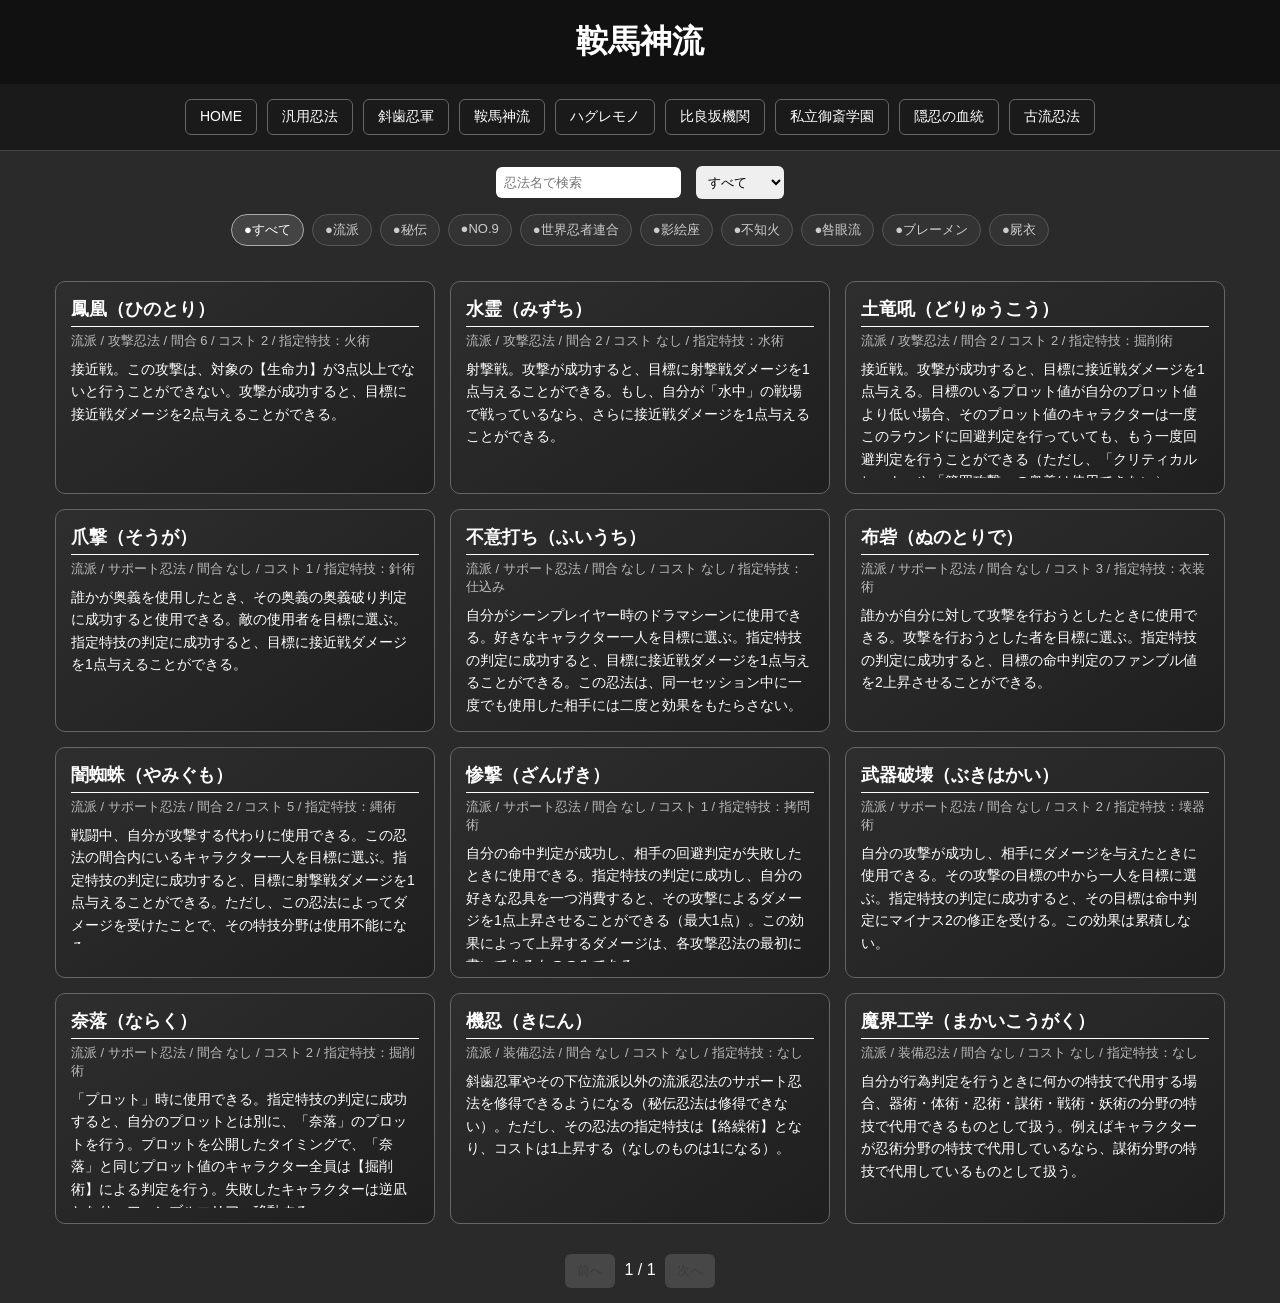
==== hagure.html @ cf10f96e "Add hagure.html for Shinobigami strategy guide" ====
<!DOCTYPE html>
<html lang="ja">
<head>
<meta charset="UTF-8">
<title>シノビガミ徹底攻略-ハグレモノ</title>

<style>
body {
  margin: 0;
  font-family: sans-serif;
  background: #2a2a2a;
  color: #fff;
}

/* タイトル */
h1 {
  text-align: center;
  padding: 20px 0;
  margin: 0;
  background: #111;
}
.container h2 {
    text-align: center;
    background-color: #1f1f1f;
    padding: 10px;
    border: 1px solid;
    border-radius: 10px;
}
/* ===== メニュー ===== */
.menu {
  display: flex;
  justify-content: center;
  overflow-x: auto;
  gap: 10px;
  padding: 15px 0;
  background: #1a1a1a;
  border-bottom: 1px solid #444;
}

/* メニューアイテム（枠線だけ） */
.menu-item {
  flex: 0 0 auto;
  padding: 8px 14px;
  border-radius: 6px;
  cursor: pointer;
  white-space: nowrap;
  font-size: 14px;
  border: 1px solid #666;
  background: transparent;
  transition: 0.2s;
}

/* ホバー */
.menu-item:hover {
  border-color: #aaa;
  background: #333;
}

/* ===== コンテンツ ===== */
.container {
  max-width: 1200px;
  margin: auto;
}

.controls {
  padding: 10px;
  text-align: center;
}

input, select {
  padding: 8px;
  margin: 5px;
  border-radius: 6px;
  border: none;
}

/* ===== 追加：サブメニューのスタイル ===== */
.submenu {
  display: flex;
  justify-content: center;
  flex-wrap: wrap;
  gap: 8px;
  padding: 10px 0;
}

.sub-item {
  padding: 6px 12px;
  border-radius: 20px;
  cursor: pointer;
  font-size: 13px;
  border: 1px solid #555;
  background: #333;
  color: #ccc;
  transition: 0.2s;
}

.sub-item:hover, .sub-item.active {
  border-color: #aaa;
  background: #444;
  color: #fff;
}

/* グリッド */
.grid {
  display: grid;
  grid-template-columns: repeat(3, 1fr);
  gap: 15px;
  padding: 15px;
}

@media (max-width: 768px) {
  .grid {
    grid-template-columns: 1fr;
  }
}

/* 一覧カード */
.card {
  min-height: 180px;
  overflow: hidden;
  padding: 15px;
  border-radius: 10px;
  background: linear-gradient(145deg, #2e2e2e, #1f1f1f);
  border: 1px solid #666;
  transition: 0.2s;
}

/* テキスト */
.title {
  font-weight: bold;
  margin-bottom: 5px;
  font-size: 1.1em;
  border-bottom: 1px solid;
  padding-bottom: 5px;
}

.meta {
  font-size: 13px;
  color: #bbb;
  margin-bottom: 8px;
}

.desc {
  font-size: 14px;
  line-height: 1.6;
  max-height: 120px;
  overflow: auto;
}

/* ページネーション */
.pagination {
  text-align: center;
  padding: 10px;
}

button {
  padding: 8px 12px;
  margin: 5px;
  border: none;
  border-radius: 6px;
  cursor: pointer;
}

button:disabled {
  opacity: 0.5;
  cursor: not-allowed;
}
</style>
</head>

<body>

<h1>鞍馬神流</h1>

<div class="menu">
  <div class="menu-item general" onclick="location.href='index.html'">HOME</div>
  <div class="menu-item general" onclick="location.href='hanyou.html'">汎用忍法</div>
  <div class="menu-item hasuba" onclick="location.href='hasuba.html'">斜歯忍軍</div>
  <div class="menu-item kurama" onclick="location.href='kurama.html'">鞍馬神流</div>
  <div class="menu-item hagure" onclick="location.href='hagure.html'">ハグレモノ</div>
  <div class="menu-item hirasaka" onclick="location.href='hirasaka.html'">比良坂機関</div>
  <div class="menu-item gakuen" onclick="location.href='gakuen.html'">私立御斎学園</div>
  <div class="menu-item kettou" onclick="location.href='kettou.html'">隠忍の血統</div>
  <div class="menu-item koryu" onclick="location.href='koryu.html'">古流忍法</div>
</div>

<div class="container">

<div class="controls">
  <input type="text" id="search" placeholder="忍法名で検索">
  <select id="filter">
    <option value="">すべて</option>
    <option value="攻撃">攻撃</option>
    <option value="サポート">サポート</option>
    <option value="装備">装備</option>
  </select>
  
  <div class="submenu">
    <div class="sub-item active" onclick="setSubCategory(this, '')">●すべて</div>
    <div class="sub-item" onclick="setSubCategory(this, '流派')">●流派</div>
    <div class="sub-item" onclick="setSubCategory(this, '秘伝')">●秘伝</div>
    <div class="sub-item" onclick="setSubCategory(this, 'NO.9')">●NO.9</div>
    <div class="sub-item" onclick="setSubCategory(this, '世界忍者連合')">●世界忍者連合</div>
    <div class="sub-item" onclick="setSubCategory(this, '影絵座')">●影絵座</div>
    <div class="sub-item" onclick="setSubCategory(this, '不知火')">●不知火</div>
    <div class="sub-item" onclick="setSubCategory(this, '咎眼流')">●咎眼流</div>
    <div class="sub-item" onclick="setSubCategory(this, 'ブレーメン')">●ブレーメン</div>
    <div class="sub-item" onclick="setSubCategory(this, '屍衣')">●屍衣</div>
  </div>
</div>

<div class="grid" id="grid"></div>

<div class="pagination">
  <button id="prev">前へ</button>
  <span id="pageInfo"></span>
  <button id="next">次へ</button>
</div>

</div>

<script>
const ITEMS_PER_PAGE = 12;
let currentPage = 1;
let currentSubCategory = ''; // 追加：選択中のサブメニュー属性

const data = [
{
    name:"鳳凰（ひのとり）",
    type:"攻撃忍法",
    category:"流派",
    meta:"間合 6 / コスト 2 / 指定特技：火術",
    desc:"接近戦。この攻撃は、対象の【生命力】が3点以上でないと行うことができない。攻撃が成功すると、目標に接近戦ダメージを2点与えることができる。"
},
{
    name:"水霊（みずち）",
    type:"攻撃忍法",
    category:"流派",
    meta:"間合 2 / コスト なし / 指定特技：水術",
    desc:"射撃戦。攻撃が成功すると、目標に射撃戦ダメージを1点与えることができる。もし、自分が「水中」の戦場で戦っているなら、さらに接近戦ダメージを1点与えることができる。"
},
{
    name:"土竜吼（どりゅうこう）",
    type:"攻撃忍法",
    category:"流派",
    meta:"間合 2 / コスト 2 / 指定特技：掘削術",
    desc:"接近戦。攻撃が成功すると、目標に接近戦ダメージを1点与える。目標のいるプロット値が自分のプロット値より低い場合、そのプロット値のキャラクターは一度このラウンドに回避判定を行っていても、もう一度回避判定を行うことができる（ただし、「クリティカルヒット」や「範囲攻撃」の奥義は使用できない）。"
},
{
    name:"爪撃（そうが）",
    type:"サポート忍法",
    category:"流派",
    meta:"間合 なし / コスト 1 / 指定特技：針術",
    desc:"誰かが奥義を使用したとき、その奥義の奥義破り判定に成功すると使用できる。敵の使用者を目標に選ぶ。指定特技の判定に成功すると、目標に接近戦ダメージを1点与えることができる。"
},
{
    name:"不意打ち（ふいうち）",
    type:"サポート忍法",
    category:"流派",
    meta:"間合 なし / コスト なし / 指定特技：仕込み",
    desc:"自分がシーンプレイヤー時のドラマシーンに使用できる。好きなキャラクター一人を目標に選ぶ。指定特技の判定に成功すると、目標に接近戦ダメージを1点与えることができる。この忍法は、同一セッション中に一度でも使用した相手には二度と効果をもたらさない。"
},
{
    name:"布砦（ぬのとりで）",
    type:"サポート忍法",
    category:"流派",
    meta:"間合 なし / コスト 3 / 指定特技：衣装術",
    desc:"誰かが自分に対して攻撃を行おうとしたときに使用できる。攻撃を行おうとした者を目標に選ぶ。指定特技の判定に成功すると、目標の命中判定のファンブル値を2上昇させることができる。"
},
{
    name:"闇蜘蛛（やみぐも）",
    type:"サポート忍法",
    category:"流派",
    meta:"間合 2 / コスト 5 / 指定特技：縄術",
    desc:"戦闘中、自分が攻撃する代わりに使用できる。この忍法の間合内にいるキャラクター一人を目標に選ぶ。指定特技の判定に成功すると、目標に射撃戦ダメージを1点与えることができる。ただし、この忍法によってダメージを受けたことで、その特技分野は使用不能になる。"
},
{
    name:"惨撃（ざんげき）",
    type:"サポート忍法",
    category:"流派",
    meta:"間合 なし / コスト 1 / 指定特技：拷問術",
    desc:"自分の命中判定が成功し、相手の回避判定が失敗したときに使用できる。指定特技の判定に成功し、自分の好きな忍具を一つ消費すると、その攻撃によるダメージを1点上昇させることができる（最大1点）。この効果によって上昇するダメージは、各攻撃忍法の最初に書いてあるもののみである。"
},
{
    name:"武器破壊（ぶきはかい）",
    type:"サポート忍法",
    category:"流派",
    meta:"間合 なし / コスト 2 / 指定特技：壊器術",
    desc:"自分の攻撃が成功し、相手にダメージを与えたときに使用できる。その攻撃の目標の中から一人を目標に選ぶ。指定特技の判定に成功すると、その目標は命中判定にマイナス2の修正を受ける。この効果は累積しない。"
},
{
    name:"奈落（ならく）",
    type:"サポート忍法",
    category:"流派",
    meta:"間合 なし / コスト 2 / 指定特技：掘削術",
    desc:"「プロット」時に使用できる。指定特技の判定に成功すると、自分のプロットとは別に、「奈落」のプロットを行う。プロットを公開したタイミングで、「奈落」と同じプロット値のキャラクター全員は【掘削術】による判定を行う。失敗したキャラクターは逆凪となり、ファンブルエリアへ移動する。"
},
{
    name:"機忍（きにん）",
    type:"装備忍法",
    category:"流派",
    meta:"間合 なし / コスト なし / 指定特技：なし",
    desc:"斜歯忍軍やその下位流派以外の流派忍法のサポート忍法を修得できるようになる（秘伝忍法は修得できない）。ただし、その忍法の指定特技は【絡繰術】となり、コストは1上昇する（なしのものは1になる）。"
},
{
    name:"魔界工学（まかいこうがく）",
    type:"装備忍法",
    category:"流派",
    meta:"間合 なし / コスト なし / 指定特技：なし",
    desc:"自分が行為判定を行うときに何かの特技で代用する場合、器術・体術・忍術・謀術・戦術・妖術の分野の特技で代用できるものとして扱う。例えばキャラクターが忍術分野の特技で代用しているなら、謀術分野の特技で代用しているものとして扱う。"
}

];

const grid = document.getElementById("grid");

// 追加：サブメニュー切り替え関数
function setSubCategory(element, cat) {
  currentSubCategory = cat;
  currentPage = 1; // ページを1に戻す
  
  // ボタンのアクティブ表示切り替え
  document.querySelectorAll('.sub-item').forEach(btn => {
    btn.classList.remove('active');
  });
  element.classList.add('active');
  
  render();
}

function getFilteredData() {
  const search = document.getElementById("search").value.toLowerCase();
  const filter = document.getElementById("filter").value;

  return data
    .filter(d =>
      d.name.toLowerCase().includes(search) ||
      d.desc.toLowerCase().includes(search)
    )
    .filter(d => !filter || d.type.includes(filter))
    // 追加：サブメニューによる絞り込み（空文字の場合は全表示）
    .filter(d => !currentSubCategory || d.category === currentSubCategory);
}

function render() {
  const filtered = getFilteredData();
  const totalPages = Math.ceil(filtered.length / ITEMS_PER_PAGE);

  if (currentPage > totalPages) currentPage = totalPages || 1;

  const start = (currentPage - 1) * ITEMS_PER_PAGE;
  const pageData = filtered.slice(start, start + ITEMS_PER_PAGE);

  grid.innerHTML = "";

  if (filtered.length === 0) {
    grid.innerHTML = "<p style='text-align:center;'>該当する忍法がありません</p>";
    document.getElementById("pageInfo").textContent = "";
    document.getElementById("prev").disabled = true;
    document.getElementById("next").disabled = true;
    return;
  }

  pageData.forEach(d => {
    const card = document.createElement("div");
    card.className = "card";
    
    // サブカテゴリーの表示も追加したい場合は、以下のmeta部分を調整してください
    card.innerHTML = `
      <div class="title">${d.name}</div>
      <div class="meta">${d.category || '未設定'} / ${d.type} / ${d.meta}</div>
      <div class="desc">${d.desc}</div>
    `;
    grid.appendChild(card);
  });

  document.getElementById("pageInfo").textContent =
    `${currentPage} / ${totalPages}`;

  document.getElementById("prev").disabled = currentPage === 1;
  document.getElementById("next").disabled = currentPage === totalPages;
}

document.getElementById("search").addEventListener("input", () => {
  currentPage = 1;
  render();
});

document.getElementById("filter").addEventListener("change", () => {
  currentPage = 1;
  render();
});

document.getElementById("prev").addEventListener("click", () => {
  currentPage--;
  render();
});

document.getElementById("next").addEventListener("click", () => {
  currentPage++;
  render();
});

render();
</script>

</body>
</html>
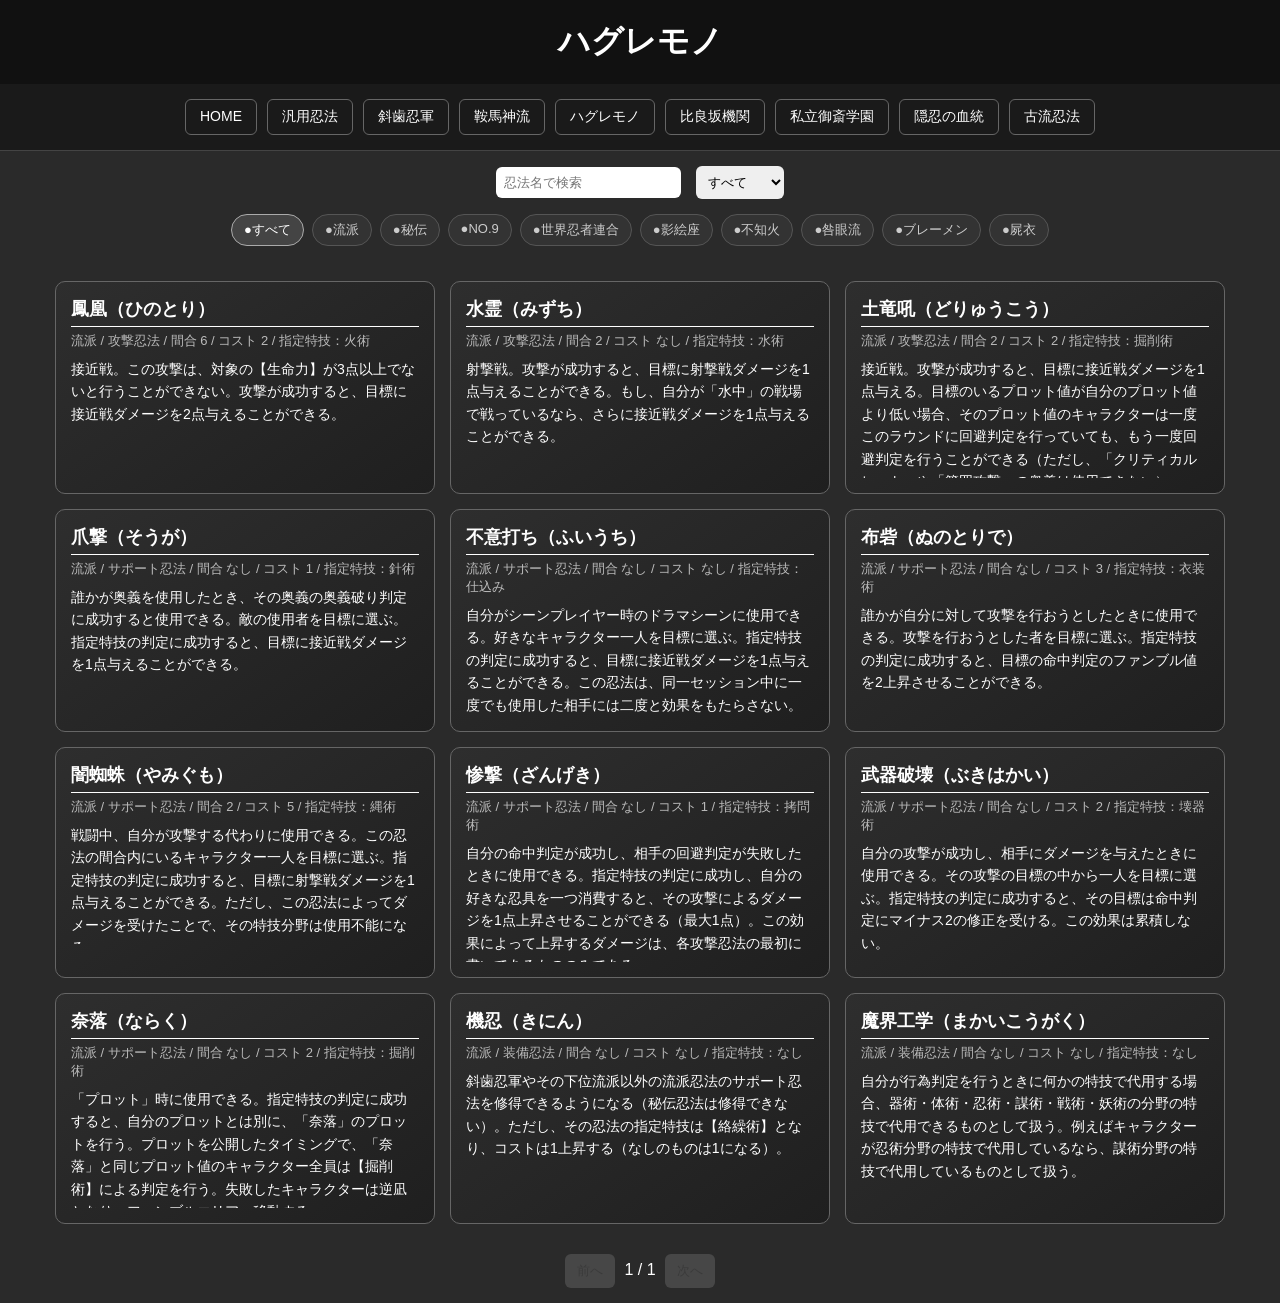
==== commit 152c4332: "Update hagure.html" ====
--- a/hagure.html
+++ b/hagure.html
@@ -170,7 +170,7 @@
 
 <body>
 
-<h1>鞍馬神流</h1>
+<h1>ハグレモノ</h1>
 
 <div class="menu">
   <div class="menu-item general" onclick="location.href='index.html'">HOME</div>
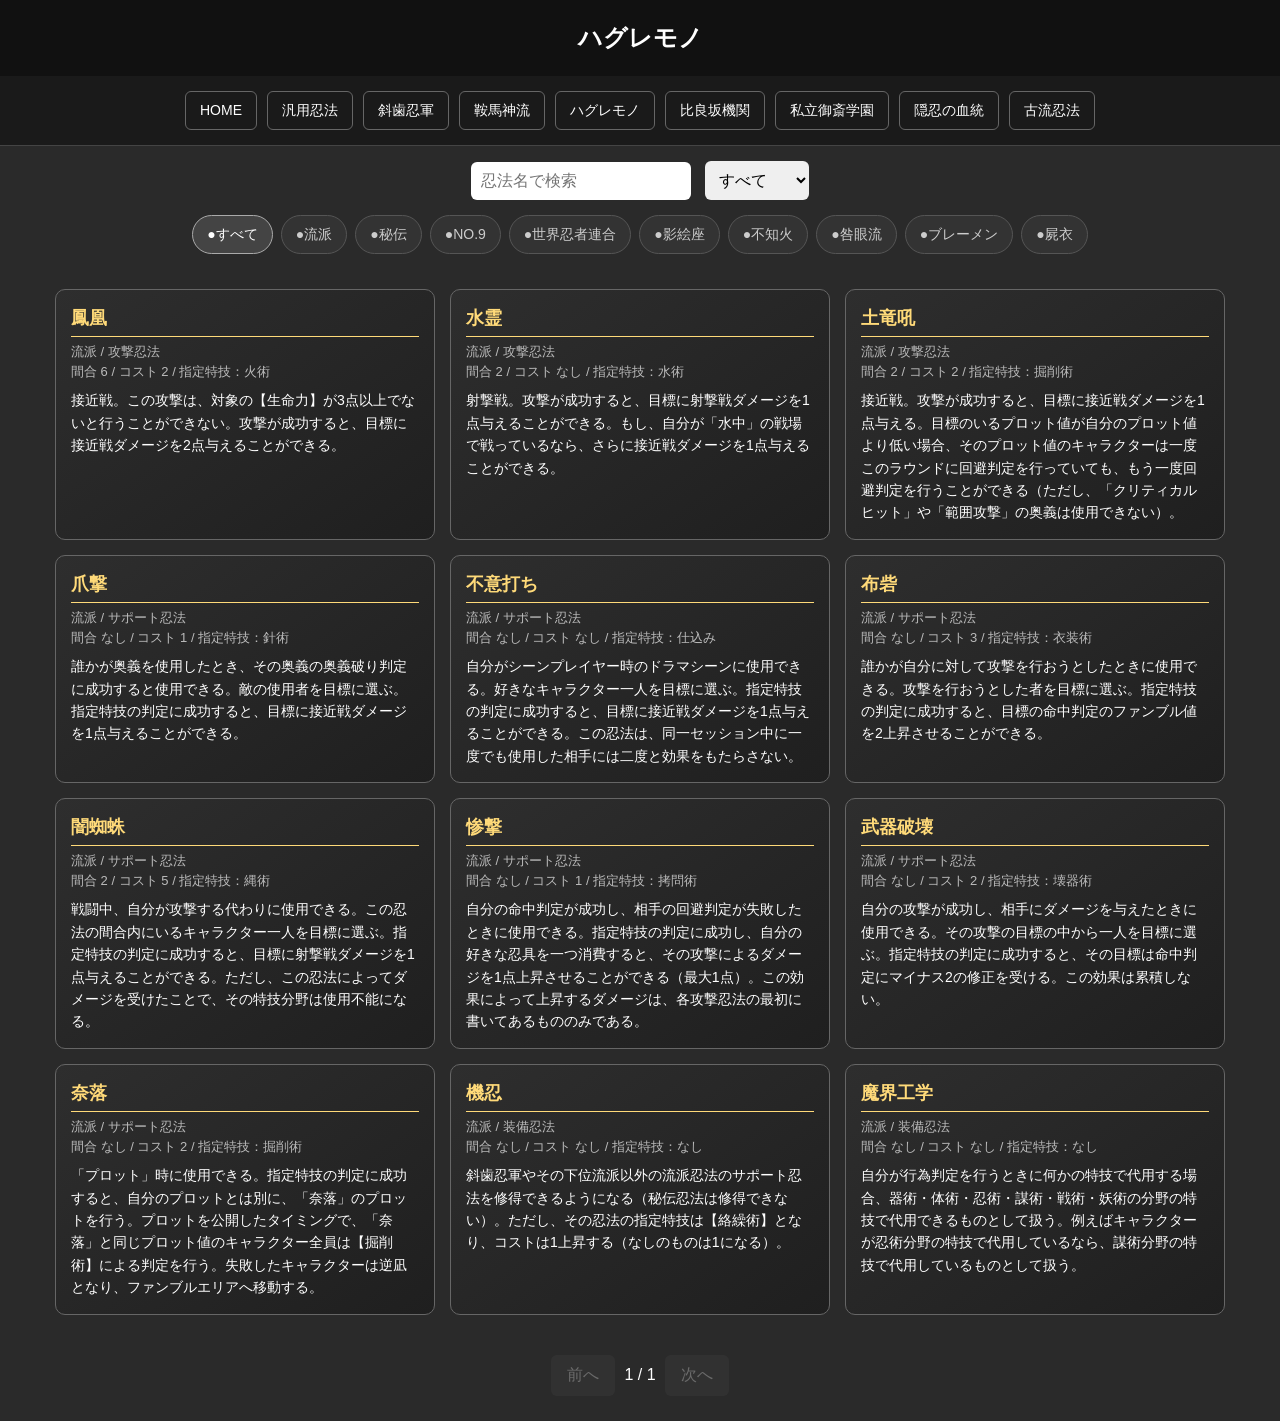
==== commit da63d8dd: "Update hagure.html" ====
--- a/hagure.html
+++ b/hagure.html
@@ -2,6 +2,8 @@
 <html lang="ja">
 <head>
 <meta charset="UTF-8">
+<meta name="viewport" content="width=device-width, initial-scale=1.0">
+<link href="other.css" rel="stylesheet" type="text/css">
 <title>シノビガミ徹底攻略-ハグレモノ</title>
 
 <style>
@@ -10,6 +12,7 @@
   font-family: sans-serif;
   background: #2a2a2a;
   color: #fff;
+  line-height: 1.5;
 }
 
 /* タイトル */
@@ -18,6 +21,7 @@
   padding: 20px 0;
   margin: 0;
   background: #111;
+  font-size: 24px;
 }
 .container h2 {
     text-align: center;
@@ -26,15 +30,27 @@
     border: 1px solid;
     border-radius: 10px;
 }
-/* ===== メニュー ===== */
+/* ===== メニュー（修正箇所） ===== */
 .menu {
   display: flex;
-  justify-content: center;
+  justify-content: center; 
   overflow-x: auto;
+  /* スムーズなスクロール（iOS用） */
+  -webkit-overflow-scrolling: touch; 
   gap: 10px;
-  padding: 15px 0;
+  /* 左右にパディングを入れることで、端のアイテムが壁に張り付くのを防ぐ */
+  padding: 15px 20px; 
   background: #1a1a1a;
   border-bottom: 1px solid #444;
+}
+
+/* スクロールバーの見た目を少し整える（任意） */
+.menu::-webkit-scrollbar {
+  height: 4px;
+}
+.menu::-webkit-scrollbar-thumb {
+  background: #444;
+  border-radius: 10px;
 }
 
 /* メニューアイテム（枠線だけ） */
@@ -68,13 +84,14 @@
 }
 
 input, select {
-  padding: 8px;
+  padding: 10px;
   margin: 5px;
   border-radius: 6px;
   border: none;
-}
-
-/* ===== 追加：サブメニューのスタイル ===== */
+  font-size: 16px; /* 入力しやすく大きく */
+}
+
+/* ===== サブメニューのスタイル ===== */
 .submenu {
   display: flex;
   justify-content: center;
@@ -84,10 +101,10 @@
 }
 
 .sub-item {
-  padding: 6px 12px;
+  padding: 8px 14px;
   border-radius: 20px;
   cursor: pointer;
-  font-size: 13px;
+  font-size: 14px;
   border: 1px solid #555;
   background: #333;
   color: #ccc;
@@ -106,12 +123,6 @@
   grid-template-columns: repeat(3, 1fr);
   gap: 15px;
   padding: 15px;
-}
-
-@media (max-width: 768px) {
-  .grid {
-    grid-template-columns: 1fr;
-  }
 }
 
 /* 一覧カード */
@@ -132,6 +143,7 @@
   font-size: 1.1em;
   border-bottom: 1px solid;
   padding-bottom: 5px;
+  color: #ffda79; /* タイトルを見やすく */
 }
 
 .meta {
@@ -143,28 +155,79 @@
 .desc {
   font-size: 14px;
   line-height: 1.6;
-  max-height: 120px;
-  overflow: auto;
 }
 
 /* ページネーション */
 .pagination {
   text-align: center;
-  padding: 10px;
+  padding: 20px 10px;
 }
 
 button {
-  padding: 8px 12px;
+  padding: 10px 16px;
   margin: 5px;
   border: none;
   border-radius: 6px;
   cursor: pointer;
+  font-size: 16px;
+  background: #444;
+  color: white;
 }
 
 button:disabled {
-  opacity: 0.5;
+  opacity: 0.3;
   cursor: not-allowed;
 }
+
+/* ==========================================
+   スマホ向け調整 (768px以下)
+========================================== */
+@media (max-width: 768px) {
+  h1 { font-size: 20px; }
+  .menu {
+    justify-content: flex-start; 
+  }
+  /* 2列表示に変更 */
+  .grid {
+    grid-template-columns: repeat(2, 1fr);
+    gap: 10px; /* 間隔を少し詰める */
+    padding: 10px;
+  }
+
+  /* カード内の文字サイズを大きく */
+  .card {
+    padding: 12px;
+    min-height: auto;
+  }
+
+  .title {
+    font-size: 1.2em; /* タイトルを大きく */
+  }
+
+  .meta {
+    font-size: 13px;
+    line-height: 1.3;
+  }
+
+  .desc {
+    font-size: 13px;
+    line-height: 1.5;
+  }
+
+  /* コントロール（検索・ボタン）のサイズアップ */
+  input, select, .sub-item, button {
+    font-size: 12px;
+  }
+  
+}
+
+/* さらに小さい画面（400px以下）での微調整 */
+@media (max-width: 400px) {
+  .grid {
+    grid-template-columns: 1fr; /* 非常に狭い場合は1列 */
+  }
+}
+
 </style>
 </head>
 
@@ -174,7 +237,7 @@
 
 <div class="menu">
   <div class="menu-item general" onclick="location.href='index.html'">HOME</div>
-  <div class="menu-item general" onclick="location.href='hanyou.html'">汎用忍法</div>
+  <div class="menu-item hanyou" onclick="location.href='hanyou.html'">汎用忍法</div>
   <div class="menu-item hasuba" onclick="location.href='hasuba.html'">斜歯忍軍</div>
   <div class="menu-item kurama" onclick="location.href='kurama.html'">鞍馬神流</div>
   <div class="menu-item hagure" onclick="location.href='hagure.html'">ハグレモノ</div>
@@ -222,88 +285,88 @@
 <script>
 const ITEMS_PER_PAGE = 12;
 let currentPage = 1;
-let currentSubCategory = ''; // 追加：選択中のサブメニュー属性
+let currentSubCategory = ''; 
 
 const data = [
 {
-    name:"鳳凰（ひのとり）",
+    name:"鳳凰",
     type:"攻撃忍法",
     category:"流派",
     meta:"間合 6 / コスト 2 / 指定特技：火術",
     desc:"接近戦。この攻撃は、対象の【生命力】が3点以上でないと行うことができない。攻撃が成功すると、目標に接近戦ダメージを2点与えることができる。"
 },
 {
-    name:"水霊（みずち）",
+    name:"水霊",
     type:"攻撃忍法",
     category:"流派",
     meta:"間合 2 / コスト なし / 指定特技：水術",
     desc:"射撃戦。攻撃が成功すると、目標に射撃戦ダメージを1点与えることができる。もし、自分が「水中」の戦場で戦っているなら、さらに接近戦ダメージを1点与えることができる。"
 },
 {
-    name:"土竜吼（どりゅうこう）",
+    name:"土竜吼",
     type:"攻撃忍法",
     category:"流派",
     meta:"間合 2 / コスト 2 / 指定特技：掘削術",
     desc:"接近戦。攻撃が成功すると、目標に接近戦ダメージを1点与える。目標のいるプロット値が自分のプロット値より低い場合、そのプロット値のキャラクターは一度このラウンドに回避判定を行っていても、もう一度回避判定を行うことができる（ただし、「クリティカルヒット」や「範囲攻撃」の奥義は使用できない）。"
 },
 {
-    name:"爪撃（そうが）",
+    name:"爪撃",
     type:"サポート忍法",
     category:"流派",
     meta:"間合 なし / コスト 1 / 指定特技：針術",
     desc:"誰かが奥義を使用したとき、その奥義の奥義破り判定に成功すると使用できる。敵の使用者を目標に選ぶ。指定特技の判定に成功すると、目標に接近戦ダメージを1点与えることができる。"
 },
 {
-    name:"不意打ち（ふいうち）",
+    name:"不意打ち",
     type:"サポート忍法",
     category:"流派",
     meta:"間合 なし / コスト なし / 指定特技：仕込み",
     desc:"自分がシーンプレイヤー時のドラマシーンに使用できる。好きなキャラクター一人を目標に選ぶ。指定特技の判定に成功すると、目標に接近戦ダメージを1点与えることができる。この忍法は、同一セッション中に一度でも使用した相手には二度と効果をもたらさない。"
 },
 {
-    name:"布砦（ぬのとりで）",
+    name:"布砦",
     type:"サポート忍法",
     category:"流派",
     meta:"間合 なし / コスト 3 / 指定特技：衣装術",
     desc:"誰かが自分に対して攻撃を行おうとしたときに使用できる。攻撃を行おうとした者を目標に選ぶ。指定特技の判定に成功すると、目標の命中判定のファンブル値を2上昇させることができる。"
 },
 {
-    name:"闇蜘蛛（やみぐも）",
+    name:"闇蜘蛛",
     type:"サポート忍法",
     category:"流派",
     meta:"間合 2 / コスト 5 / 指定特技：縄術",
     desc:"戦闘中、自分が攻撃する代わりに使用できる。この忍法の間合内にいるキャラクター一人を目標に選ぶ。指定特技の判定に成功すると、目標に射撃戦ダメージを1点与えることができる。ただし、この忍法によってダメージを受けたことで、その特技分野は使用不能になる。"
 },
 {
-    name:"惨撃（ざんげき）",
+    name:"惨撃",
     type:"サポート忍法",
     category:"流派",
     meta:"間合 なし / コスト 1 / 指定特技：拷問術",
     desc:"自分の命中判定が成功し、相手の回避判定が失敗したときに使用できる。指定特技の判定に成功し、自分の好きな忍具を一つ消費すると、その攻撃によるダメージを1点上昇させることができる（最大1点）。この効果によって上昇するダメージは、各攻撃忍法の最初に書いてあるもののみである。"
 },
 {
-    name:"武器破壊（ぶきはかい）",
+    name:"武器破壊",
     type:"サポート忍法",
     category:"流派",
     meta:"間合 なし / コスト 2 / 指定特技：壊器術",
     desc:"自分の攻撃が成功し、相手にダメージを与えたときに使用できる。その攻撃の目標の中から一人を目標に選ぶ。指定特技の判定に成功すると、その目標は命中判定にマイナス2の修正を受ける。この効果は累積しない。"
 },
 {
-    name:"奈落（ならく）",
+    name:"奈落",
     type:"サポート忍法",
     category:"流派",
     meta:"間合 なし / コスト 2 / 指定特技：掘削術",
     desc:"「プロット」時に使用できる。指定特技の判定に成功すると、自分のプロットとは別に、「奈落」のプロットを行う。プロットを公開したタイミングで、「奈落」と同じプロット値のキャラクター全員は【掘削術】による判定を行う。失敗したキャラクターは逆凪となり、ファンブルエリアへ移動する。"
 },
 {
-    name:"機忍（きにん）",
+    name:"機忍",
     type:"装備忍法",
     category:"流派",
     meta:"間合 なし / コスト なし / 指定特技：なし",
     desc:"斜歯忍軍やその下位流派以外の流派忍法のサポート忍法を修得できるようになる（秘伝忍法は修得できない）。ただし、その忍法の指定特技は【絡繰術】となり、コストは1上昇する（なしのものは1になる）。"
 },
 {
-    name:"魔界工学（まかいこうがく）",
+    name:"魔界工学",
     type:"装備忍法",
     category:"流派",
     meta:"間合 なし / コスト なし / 指定特技：なし",
@@ -314,12 +377,10 @@
 
 const grid = document.getElementById("grid");
 
-// 追加：サブメニュー切り替え関数
 function setSubCategory(element, cat) {
   currentSubCategory = cat;
-  currentPage = 1; // ページを1に戻す
+  currentPage = 1; 
   
-  // ボタンのアクティブ表示切り替え
   document.querySelectorAll('.sub-item').forEach(btn => {
     btn.classList.remove('active');
   });
@@ -338,7 +399,6 @@
       d.desc.toLowerCase().includes(search)
     )
     .filter(d => !filter || d.type.includes(filter))
-    // 追加：サブメニューによる絞り込み（空文字の場合は全表示）
     .filter(d => !currentSubCategory || d.category === currentSubCategory);
 }
 
@@ -354,7 +414,7 @@
   grid.innerHTML = "";
 
   if (filtered.length === 0) {
-    grid.innerHTML = "<p style='text-align:center;'>該当する忍法がありません</p>";
+    grid.innerHTML = "<p style='text-align:center; grid-column: 1 / -1;'>該当する忍法がありません</p>";
     document.getElementById("pageInfo").textContent = "";
     document.getElementById("prev").disabled = true;
     document.getElementById("next").disabled = true;
@@ -364,19 +424,15 @@
   pageData.forEach(d => {
     const card = document.createElement("div");
     card.className = "card";
-    
-    // サブカテゴリーの表示も追加したい場合は、以下のmeta部分を調整してください
     card.innerHTML = `
       <div class="title">${d.name}</div>
-      <div class="meta">${d.category || '未設定'} / ${d.type} / ${d.meta}</div>
+      <div class="meta">${d.category || '未設定'} / ${d.type}<br>${d.meta}</div>
       <div class="desc">${d.desc}</div>
     `;
     grid.appendChild(card);
   });
 
-  document.getElementById("pageInfo").textContent =
-    `${currentPage} / ${totalPages}`;
-
+  document.getElementById("pageInfo").textContent = `${currentPage} / ${totalPages}`;
   document.getElementById("prev").disabled = currentPage === 1;
   document.getElementById("next").disabled = currentPage === totalPages;
 }
--- a/other.css
+++ b/other.css
@@ -0,0 +1,223 @@
+<style>
+body {
+  margin: 0;
+  font-family: sans-serif;
+  background: #2a2a2a;
+  color: #fff;
+  line-height: 1.5;
+}
+
+/* タイトル */
+h1 {
+  text-align: center;
+  padding: 20px 0;
+  margin: 0;
+  background: #111;
+  font-size: 24px;
+}
+.container h2 {
+    text-align: center;
+    background-color: #1f1f1f;
+    padding: 10px;
+    border: 1px solid;
+    border-radius: 10px;
+}
+/* ===== メニュー（修正箇所） ===== */
+.menu {
+  display: flex;
+  justify-content: center; 
+  overflow-x: auto;
+  /* スムーズなスクロール（iOS用） */
+  -webkit-overflow-scrolling: touch; 
+  gap: 10px;
+  /* 左右にパディングを入れることで、端のアイテムが壁に張り付くのを防ぐ */
+  padding: 15px 20px; 
+  background: #1a1a1a;
+  border-bottom: 1px solid #444;
+}
+
+/* スクロールバーの見た目を少し整える（任意） */
+.menu::-webkit-scrollbar {
+  height: 4px;
+}
+.menu::-webkit-scrollbar-thumb {
+  background: #444;
+  border-radius: 10px;
+}
+
+/* メニューアイテム（枠線だけ） */
+.menu-item {
+  flex: 0 0 auto;
+  padding: 8px 14px;
+  border-radius: 6px;
+  cursor: pointer;
+  white-space: nowrap;
+  font-size: 14px;
+  border: 1px solid #666;
+  background: transparent;
+  transition: 0.2s;
+}
+
+/* ホバー */
+.menu-item:hover {
+  border-color: #aaa;
+  background: #333;
+}
+
+/* ===== コンテンツ ===== */
+.container {
+  max-width: 1200px;
+  margin: auto;
+}
+
+.controls {
+  padding: 10px;
+  text-align: center;
+}
+
+input, select {
+  padding: 10px;
+  margin: 5px;
+  border-radius: 6px;
+  border: none;
+  font-size: 16px; /* 入力しやすく大きく */
+}
+
+/* ===== サブメニューのスタイル ===== */
+.submenu {
+  display: flex;
+  justify-content: center;
+  flex-wrap: wrap;
+  gap: 8px;
+  padding: 10px 0;
+}
+
+.sub-item {
+  padding: 8px 14px;
+  border-radius: 20px;
+  cursor: pointer;
+  font-size: 14px;
+  border: 1px solid #555;
+  background: #333;
+  color: #ccc;
+  transition: 0.2s;
+}
+
+.sub-item:hover, .sub-item.active {
+  border-color: #aaa;
+  background: #444;
+  color: #fff;
+}
+
+/* グリッド */
+.grid {
+  display: grid;
+  grid-template-columns: repeat(3, 1fr);
+  gap: 15px;
+  padding: 15px;
+}
+
+/* 一覧カード */
+.card {
+  min-height: 180px;
+  overflow: hidden;
+  padding: 15px;
+  border-radius: 10px;
+  background: linear-gradient(145deg, #2e2e2e, #1f1f1f);
+  border: 1px solid #666;
+  transition: 0.2s;
+}
+
+/* テキスト */
+.title {
+  font-weight: bold;
+  margin-bottom: 5px;
+  font-size: 1.1em;
+  border-bottom: 1px solid;
+  padding-bottom: 5px;
+  color: #ffda79; /* タイトルを見やすく */
+}
+
+.meta {
+  font-size: 13px;
+  color: #bbb;
+  margin-bottom: 8px;
+}
+
+.desc {
+  font-size: 14px;
+  line-height: 1.6;
+}
+
+/* ページネーション */
+.pagination {
+  text-align: center;
+  padding: 20px 10px;
+}
+
+button {
+  padding: 10px 16px;
+  margin: 5px;
+  border: none;
+  border-radius: 6px;
+  cursor: pointer;
+  font-size: 16px;
+  background: #444;
+  color: white;
+}
+
+button:disabled {
+  opacity: 0.3;
+  cursor: not-allowed;
+}
+
+/* ==========================================
+   スマホ向け調整 (768px以下)
+========================================== */
+@media (max-width: 768px) {
+  h1 { font-size: 20px; }
+  .menu {
+    justify-content: flex-start; 
+  }
+  /* 2列表示に変更 */
+  .grid {
+    grid-template-columns: repeat(2, 1fr);
+    gap: 10px; /* 間隔を少し詰める */
+    padding: 10px;
+  }
+
+  /* カード内の文字サイズを大きく */
+  .card {
+    padding: 12px;
+    min-height: auto;
+  }
+
+  .title {
+    font-size: 1.2em; /* タイトルを大きく */
+  }
+
+  .meta {
+    font-size: 13px;
+    line-height: 1.3;
+  }
+
+  .desc {
+    font-size: 13px;
+    line-height: 1.5;
+  }
+
+  /* コントロール（検索・ボタン）のサイズアップ */
+  input, select, .sub-item, button {
+    font-size: 12px;
+  }
+  
+}
+
+/* さらに小さい画面（400px以下）での微調整 */
+@media (max-width: 400px) {
+  .grid {
+    grid-template-columns: 1fr; /* 非常に狭い場合は1列 */
+  }
+}
+
+</style>
